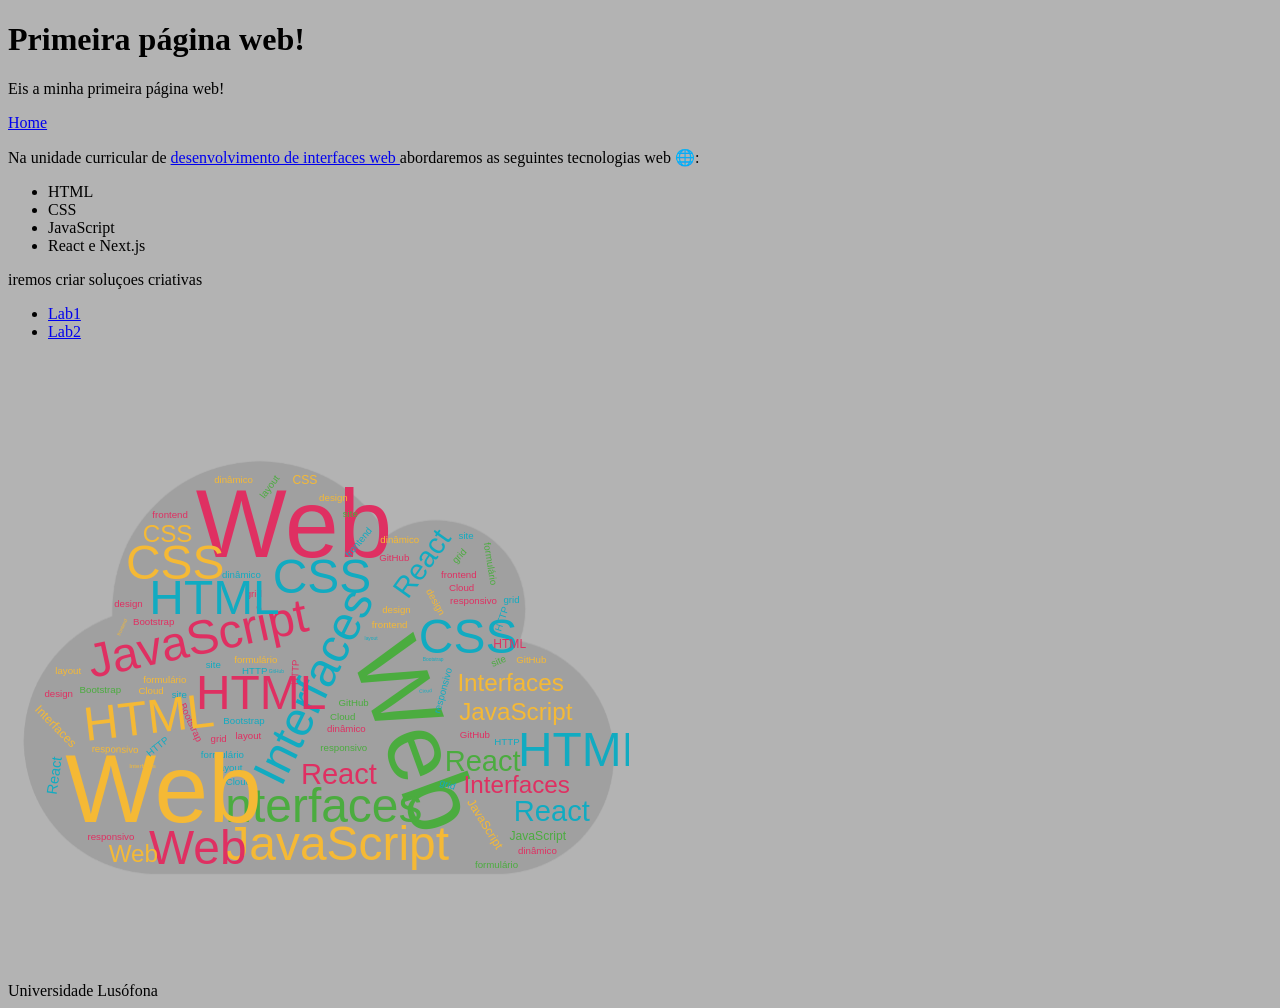
==== index.html @ 4ea78375 "Update index.html" ====
<!doctype html>
<html lang="en">
  <head>
    <meta charset="UTF-8" />
    <meta name="viewport" content="width=device-width, initial-scale=1.0" />
    <link rel="stylesheet" href="styles.css" />
    <title>Ellen Pinto</title>
  </head>
  <body>
    <header><h1>Primeira página web!</h1></header>
    <main>
      <p>Eis a minha primeira página web!</p>
      <a href="cidade/index.html">Home</a>
      <p>
        Na unidade curricular de
        <a href="http://moodle.ensinilusofona.pt/course/view/.php?id=11232">
          desenvolvimento de interfaces web
        </a>
        abordaremos as seguintes tecnologias web &#127760;:
      </p>
      <ul>
        <li>HTML</li>
        <li>CSS</li>
        <li>JavaScript</li>
        <li>React e Next.js</li>
      </ul>
      <p>iremos criar soluçoes criativas</p>
      
      <nav>
        <ul>
          <li><a href="lab1/index.html">Lab1</a></li>
          <li><a href="lab2/index.html">Lab2</a></li>
        </ul>  
      </nav>  

      
      <img src="images/image2.svg" alt="Desenvolvimento de interfaces web" />
    </main>
    <footer>Universidade Lusófona</footer>
  </body>
</html>
---- styles.css ----
body {
    background-color: #b3b3b3;
}
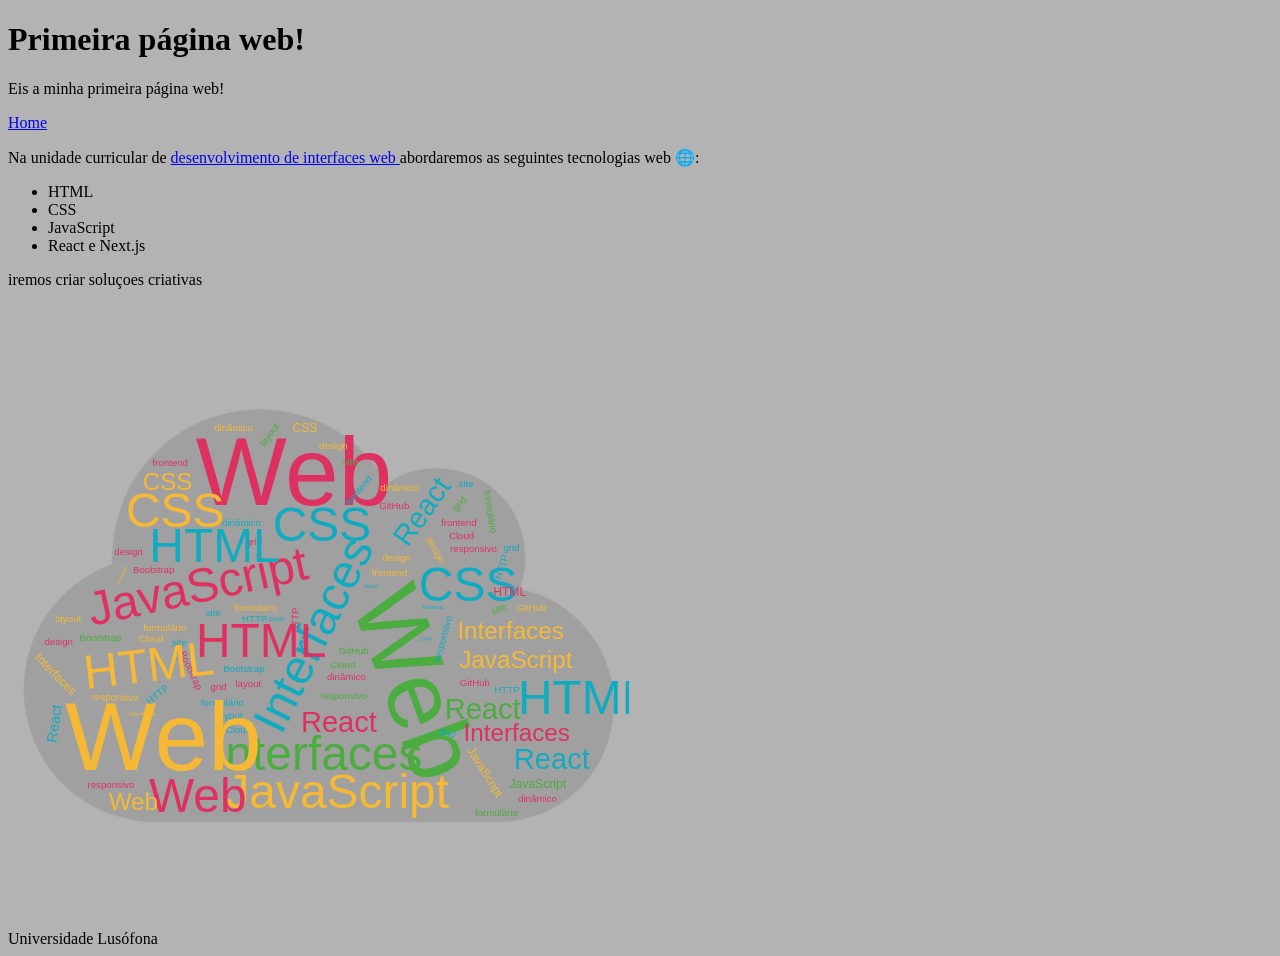
==== commit 9a1b78f6: "Update index.html" ====
--- a/index.html
+++ b/index.html
@@ -25,15 +25,6 @@
         <li>React e Next.js</li>
       </ul>
       <p>iremos criar soluçoes criativas</p>
-      
-      <nav>
-        <ul>
-          <li><a href="lab1/index.html">Lab1</a></li>
-          <li><a href="lab2/index.html">Lab2</a></li>
-        </ul>  
-      </nav>  
-
-      
       <img src="images/image2.svg" alt="Desenvolvimento de interfaces web" />
     </main>
     <footer>Universidade Lusófona</footer>
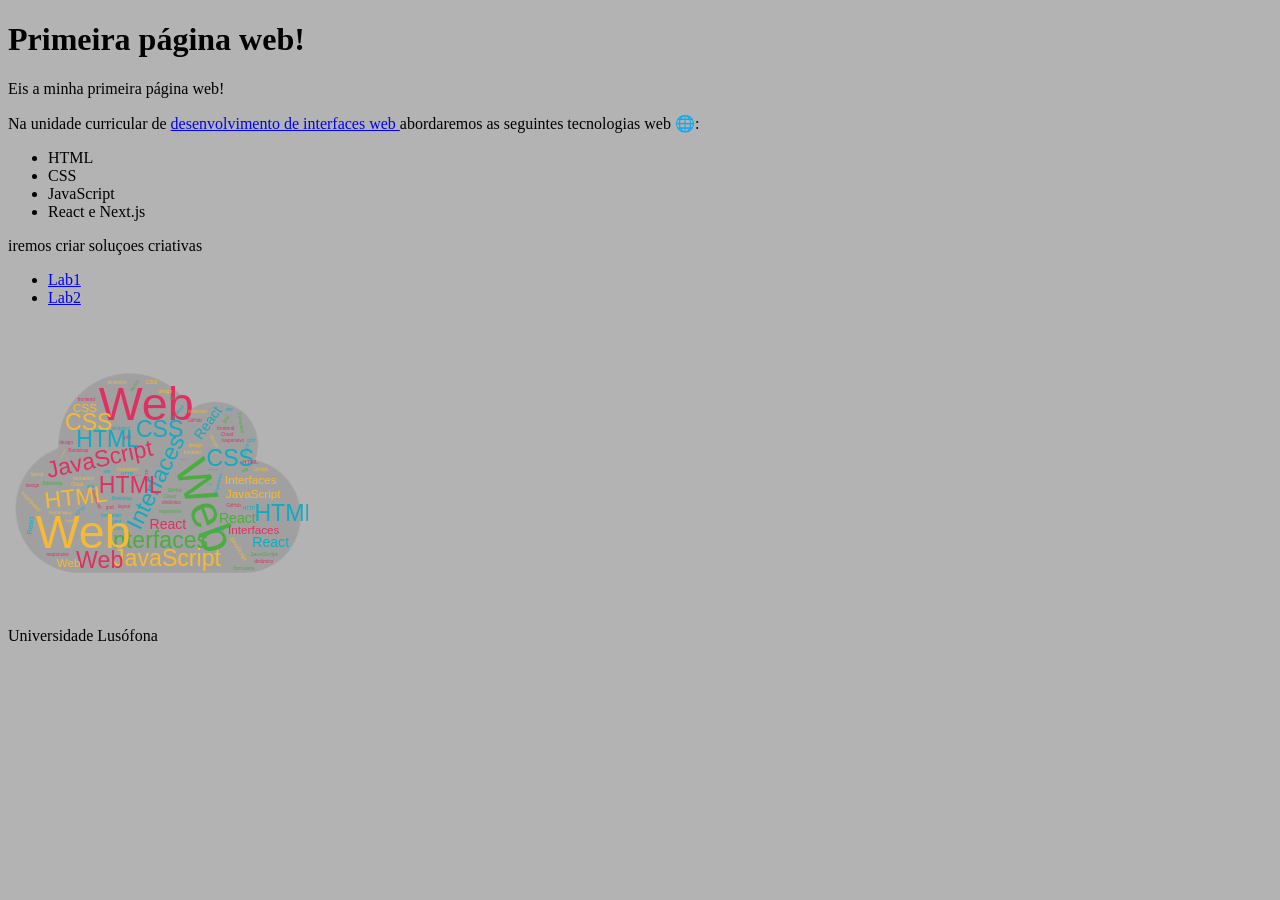
==== commit 3d57e341: "update" ====
--- a/index.html
+++ b/index.html
@@ -10,7 +10,6 @@
     <header><h1>Primeira página web!</h1></header>
     <main>
       <p>Eis a minha primeira página web!</p>
-      <a href="cidade/index.html">Home</a>
       <p>
         Na unidade curricular de
         <a href="http://moodle.ensinilusofona.pt/course/view/.php?id=11232">
@@ -25,6 +24,14 @@
         <li>React e Next.js</li>
       </ul>
       <p>iremos criar soluçoes criativas</p>
+
+      <nav>
+        <ul>
+          <li><a href="lab1/index.html">Lab1</a></li>
+          <li><a href="lab2/index.html">Lab2</a></li>
+        </ul>
+      </nav>
+
       <img src="images/image2.svg" alt="Desenvolvimento de interfaces web" />
     </main>
     <footer>Universidade Lusófona</footer>
--- a/styles.css
+++ b/styles.css
@@ -1,3 +1,5 @@
 body {
     background-color: #b3b3b3;
 }
+
+img { width: 300px}
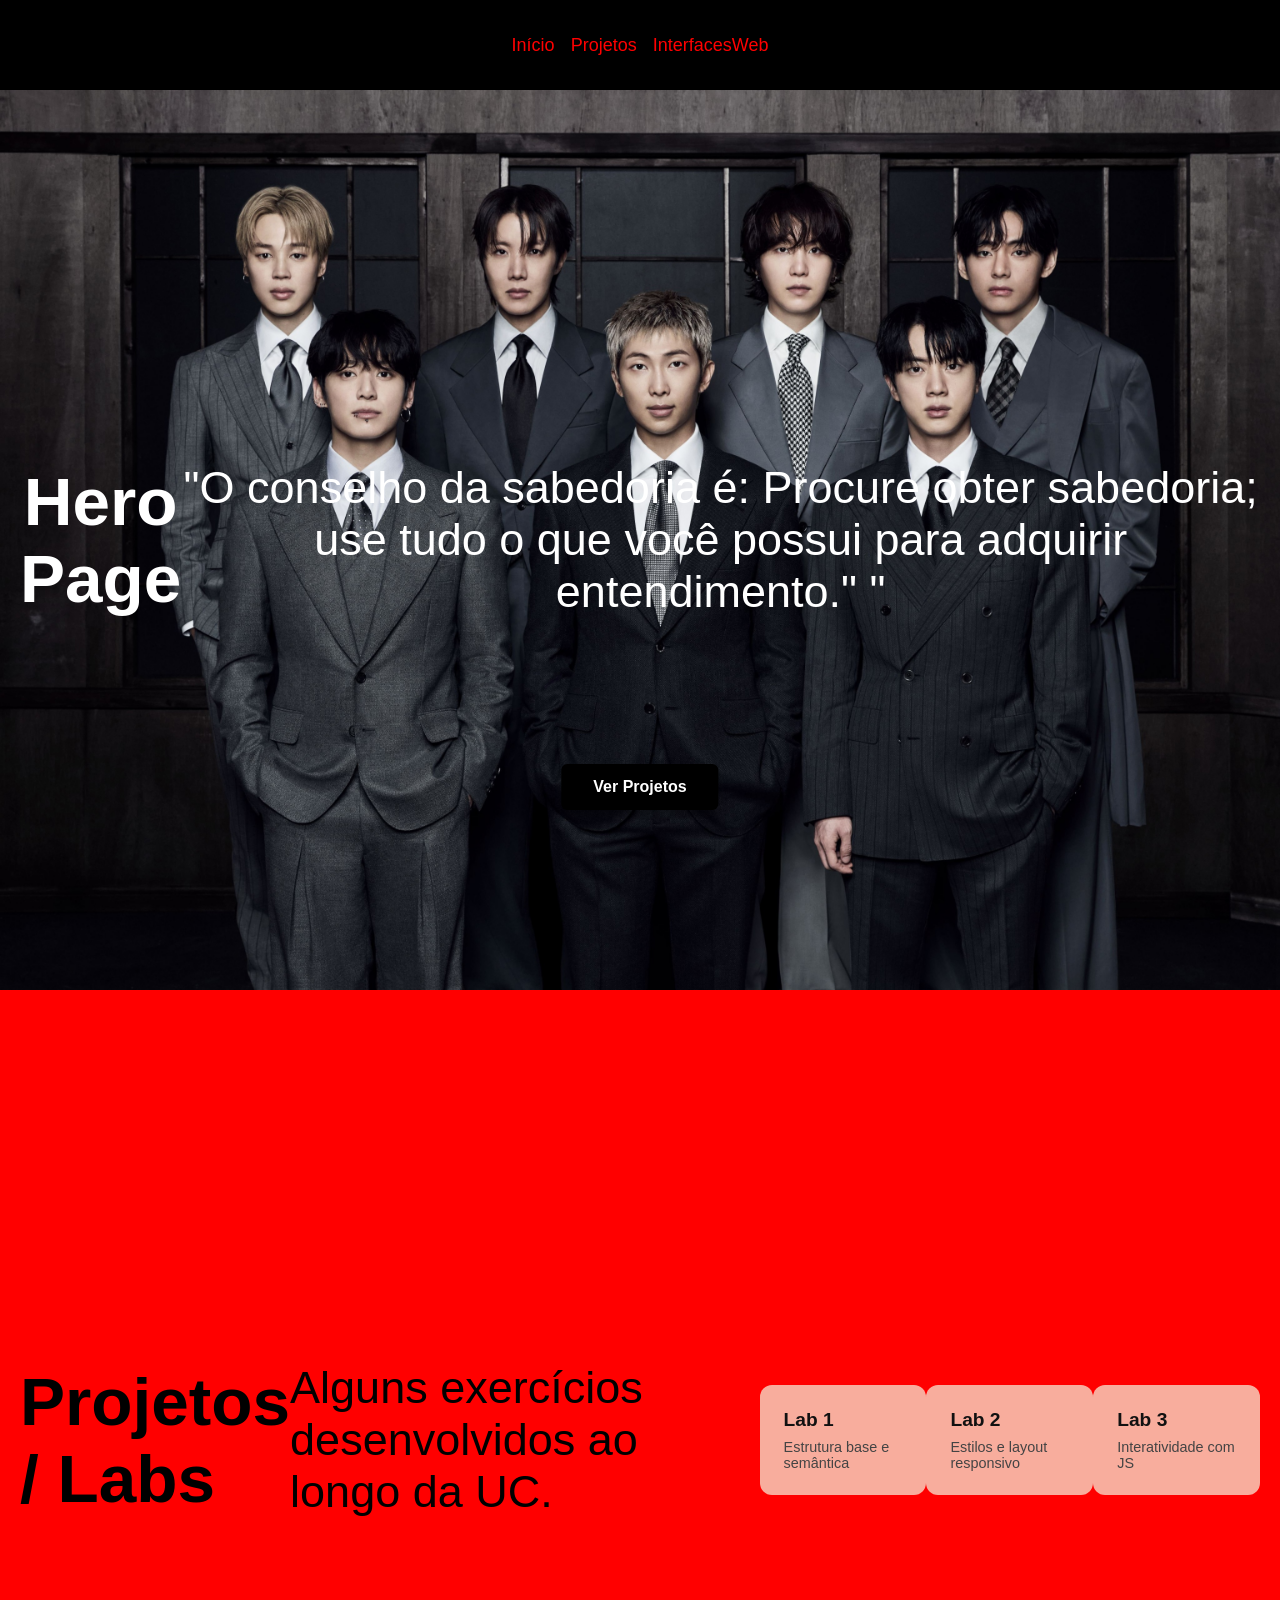
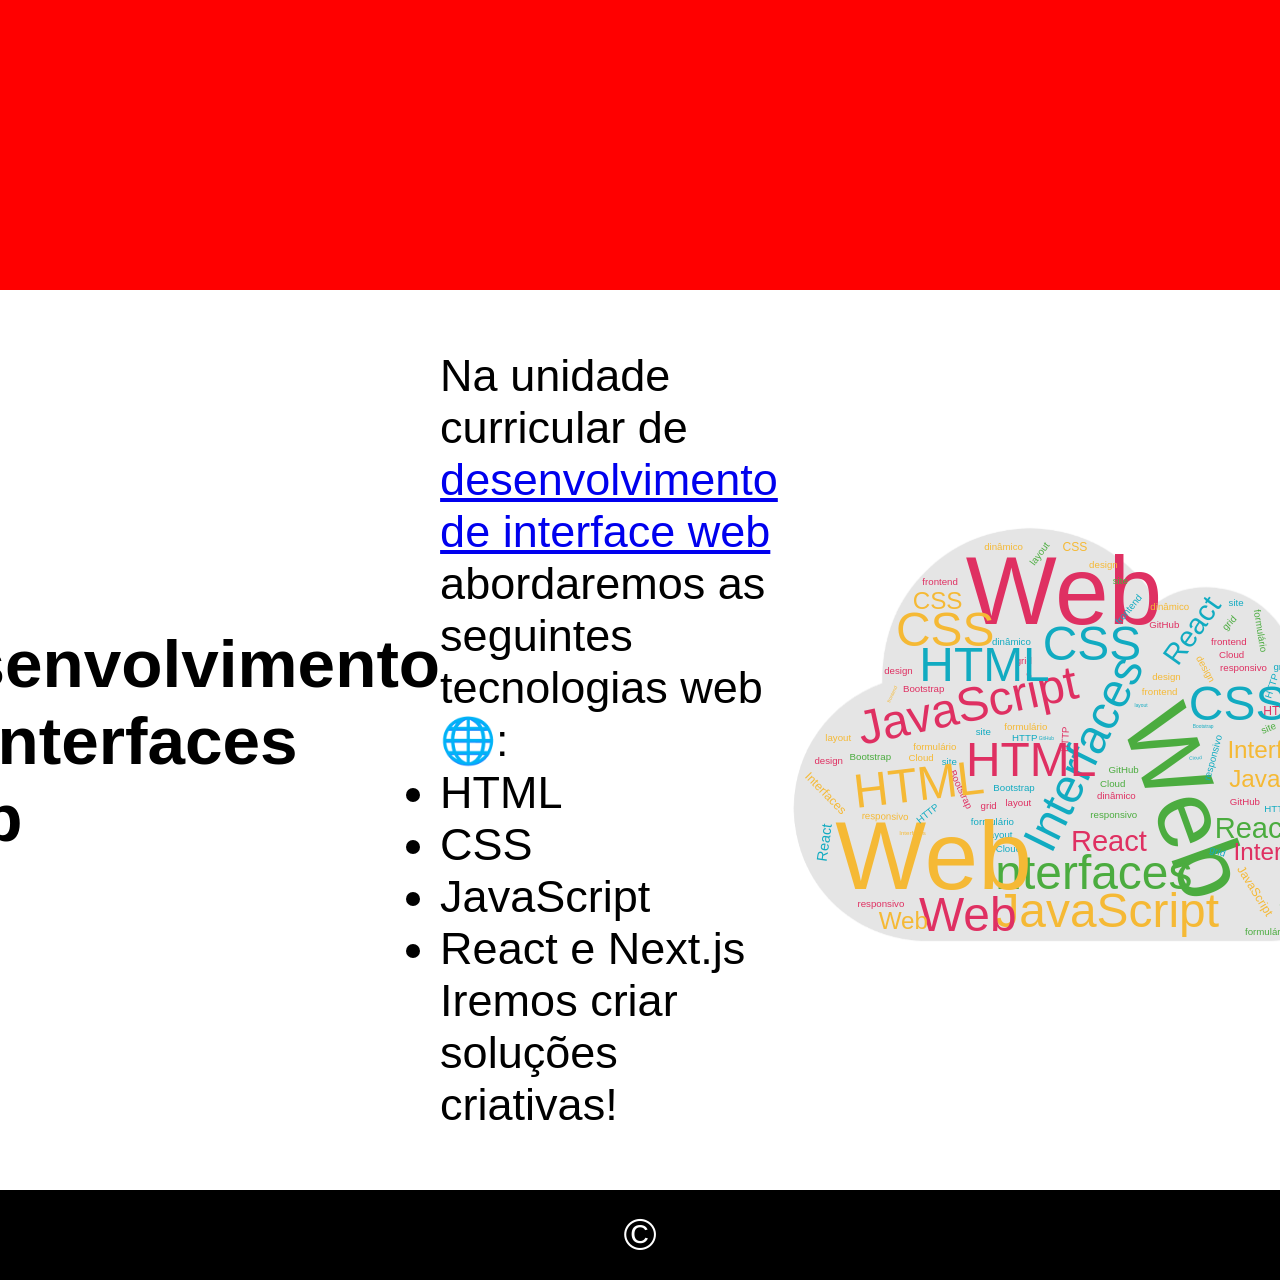
==== commit 90670363: "update" ====
--- a/index.html
+++ b/index.html
@@ -4,36 +4,79 @@
     <meta charset="UTF-8" />
     <meta name="viewport" content="width=device-width, initial-scale=1.0" />
     <link rel="stylesheet" href="styles.css" />
-    <title>Ellen Pinto</title>
+    <title>Landing Page</title>
   </head>
   <body>
-    <header><h1>Primeira página web!</h1></header>
+    <header>
+       <nav>
+          <ul>
+            <li><a href="#inicio">Início</a></li>
+            <li><a href="#projetos">Projetos</a></li>
+            <li><a href="#cadeira">InterfacesWeb</a></li>
+          </ul>
+        </nav>
+    </header>
+
     <main>
-      <p>Eis a minha primeira página web!</p>
-      <p>
-        Na unidade curricular de
-        <a href="http://moodle.ensinilusofona.pt/course/view/.php?id=11232">
-          desenvolvimento de interfaces web
+      <section id="inicio" class="hero-section">
+        </nav>
+        <h1>Hero Page</h1>
+        <p class="motivational-text">
+          "O conselho da sabedoria é: Procure obter sabedoria;
+           use tudo o que você possui para adquirir entendimento."
+"
+        </p>
+        <a href="#projetos" class="botao">Ver Projetos</a>
+      </section>
+
+      <section id="projetos" class="proj">
+        <h2>Projetos / Labs</h2>
+        <p class="subtitle">Alguns exercícios desenvolvidos ao longo da UC.</p>
+
+        <a href="lab1/index.html" class="card">
+          <h3>Lab 1</h3>
+          <p>Estrutura base e semântica</p>
         </a>
-        abordaremos as seguintes tecnologias web &#127760;:
-      </p>
-      <ul>
-        <li>HTML</li>
-        <li>CSS</li>
-        <li>JavaScript</li>
-        <li>React e Next.js</li>
-      </ul>
-      <p>iremos criar soluçoes criativas</p>
 
-      <nav>
-        <ul>
-          <li><a href="lab1/index.html">Lab1</a></li>
-          <li><a href="lab2/index.html">Lab2</a></li>
-        </ul>
-      </nav>
+        <a href="lab2/index.html" class="card">
+          <h3>Lab 2</h3>
+          <p>Estilos e layout responsivo</p>
+        </a>
 
-      <img src="images/image2.svg" alt="Desenvolvimento de interfaces web" />
+        <a href="lab3/index.html" class="card">
+          <h3>Lab 3</h3>
+          <p>Interatividade com JS</p>
+        </a>
+      </section>
+
+      <section id="cadeira" class="diw-section">
+        <h2>Desenvolvimento de Interfaces Web</h2>
+
+        <article class="diw-text">
+          <p>
+            Na unidade curricular de
+            <a href="http://moodle.ensinilusofona.pt/course/view/.php?id=11232" target="_blank">
+              desenvolvimento de interface web
+            </a>
+            abordaremos as seguintes tecnologias web &#127760;:
+          </p>
+          <ul>
+            <li>HTML</li>
+            <li>CSS</li>
+            <li>JavaScript</li>
+            <li>React e Next.js</li>
+          </ul>
+          <p>Iremos criar soluções criativas!</p>
+        </article>
+
+        <figure class="diw-media">
+          <img src="images/image2.svg"
+        </figure>
+      </section>
+
     </main>
-    <footer>Universidade Lusófona</footer>
+    <footer>
+      <p>©</p>
+    </footer>
   </body>
 </html>
--- a/styles.css
+++ b/styles.css
@@ -1,5 +1,231 @@
-body {
-    background-color: #b3b3b3;
-}
-
-img { width: 300px}
+.hero-section {
+  position: relative;
+  width: 100%;
+  min-height: 100vh;
+  background-image: url('images/BTS.jpeg');
+  background-size: cover;
+  background-position: center;
+  background-repeat: no-repeat;
+  display: flex;
+  flex-direction: row;
+  justify-content: flex-start;
+  align-items: center;
+  text-align: center;
+  color: #ffffff;
+  padding: 20px;
+  box-sizing: border-box;
+}
+
+.botao {
+  position: absolute;
+  bottom: 20%;
+  left: 50%;
+  transform: translateX(-50%);
+
+  display: inline-block;
+  padding: 14px 32px;
+  background-color: #000000;
+  color: #ffffff;
+  text-decoration: none;
+  font-weight: bold;
+  font-size: 1rem;
+  border-radius: 6px;
+  box-shadow: 0 4px 10px rgba(0, 0, 0, 0.3);
+
+  transition: background-color 0.3s ease, transform 0.2s ease;
+}
+
+.botao:hover {
+  background-color: red;
+  transform: translate(-50%, -3px);
+}
+
+* {
+  font-family: sans-serif;
+  padding: 0;
+  margin: 0;
+}
+
+header,footer, section, footer {
+  display: flex;
+  justify-content:center ;
+  align-items: center;
+  font-size: 5vh;
+  background-size: cover
+}
+
+header {
+  background: rgb(0, 0, 0);
+  position: sticky;
+  height: 10vh;
+  top: 0;
+  justify-content: center;
+  font-size: large;
+  color: red;
+  gap: 2rem;
+}
+
+section:nth-child(1) {
+  height: 90vh;
+  background-image: url(images/BTS2.jpg);
+  height: 100vh;
+  background-size: cover
+}
+
+section:nth-child(2) {
+  height: 100vh;
+  background: red;
+  height: 100vh;
+
+}
+
+section:nth-child(3) {
+  height: 100vh;
+}
+
+footer {
+  height: 10vh;
+  background: black;
+  color: white;
+}
+
+nav ul {
+    list-style: none;
+    padding: 0;
+    margin: 0;
+    display: flex;
+    gap: 1rem
+}
+
+nav a {
+    text-decoration: none;
+    color:red;
+}
+
+.proj {
+  width: 100%;
+  background-color: #fceade;
+  padding: 60px 20px;
+  box-sizing: border-box;
+
+.proj h2,
+.proj .subtitle {
+  width: 100%;
+  text-align: center;
+}
+
+.proj h2 {
+  font-size: 2rem;
+  color: #222;
+  margin-bottom: 8px;
+}
+
+.proj .subtitle {
+  font-size: 1rem;
+  color: #666;
+  margin-bottom: 30px;
+}
+
+.card {
+  background-color: #f8ad9d;
+  text-decoration: none;
+  color: #333;
+  padding: 24px;
+  border-radius: 12px;
+
+  flex: 1 1 250px;
+  max-width: 350px;
+
+  transition: transform 0.2s ease, background-color 0.2s ease;
+}
+
+.card:hover {
+  transform: translateY(-5px);
+  background-color: #f4978e;
+}
+
+.card h3 {
+  font-size: 1.2rem;
+  color: #111;
+  margin-bottom: 8px;
+}
+
+.card p {
+  font-size: 0.9rem;
+  color: #444;
+  margin: 0;
+}
+
+.diw-section {
+  width: 100%;
+  padding: 60px 20px;
+  background-color: #ffffff;
+  box-sizing: border-box;
+
+  display: flex;
+  flex-direction: row;
+  flex-wrap: wrap;
+  justify-content: center;
+  align-items: center;
+  gap: 40px;
+}
+
+.diw-section h2 {
+  width: 100%;
+  text-align: center;
+  font-size: 2rem;
+  color: #222;
+  margin-bottom: 20px;
+}
+
+.diw-text,
+.diw-media {
+  flex: 1;
+  min-width: 280px;
+  max-width: 500px;
+}
+
+.diw-text p {
+  font-size: 1.1rem;
+  line-height: 1.6;
+  color: #444;
+  margin-bottom: 15px;
+}
+
+.diw-text a {
+  color: #38a149;
+  font-weight: bold;
+}
+
+.diw-text ul {
+  margin: 15px 0 20px 25px;
+  line-height: 1.8;
+  color: #333;
+}
+
+/* Ajustes da imagem */
+.diw-media {
+  margin: 0;
+  text-align: center;
+}
+
+.wordcloud-img {
+  width: 100%;
+  max-width: 450px;
+  height: auto;
+}
+
+@media (max-width: 768px) {
+  .diw-section {
+    flex-direction: column;
+    text-align: center;
+    padding: 40px 15px;
+  }
+
+  .diw-text ul {
+    list-style-position: inside;
+    padding-left: 0;
+    margin-left: 0;
+  }
+}
+}
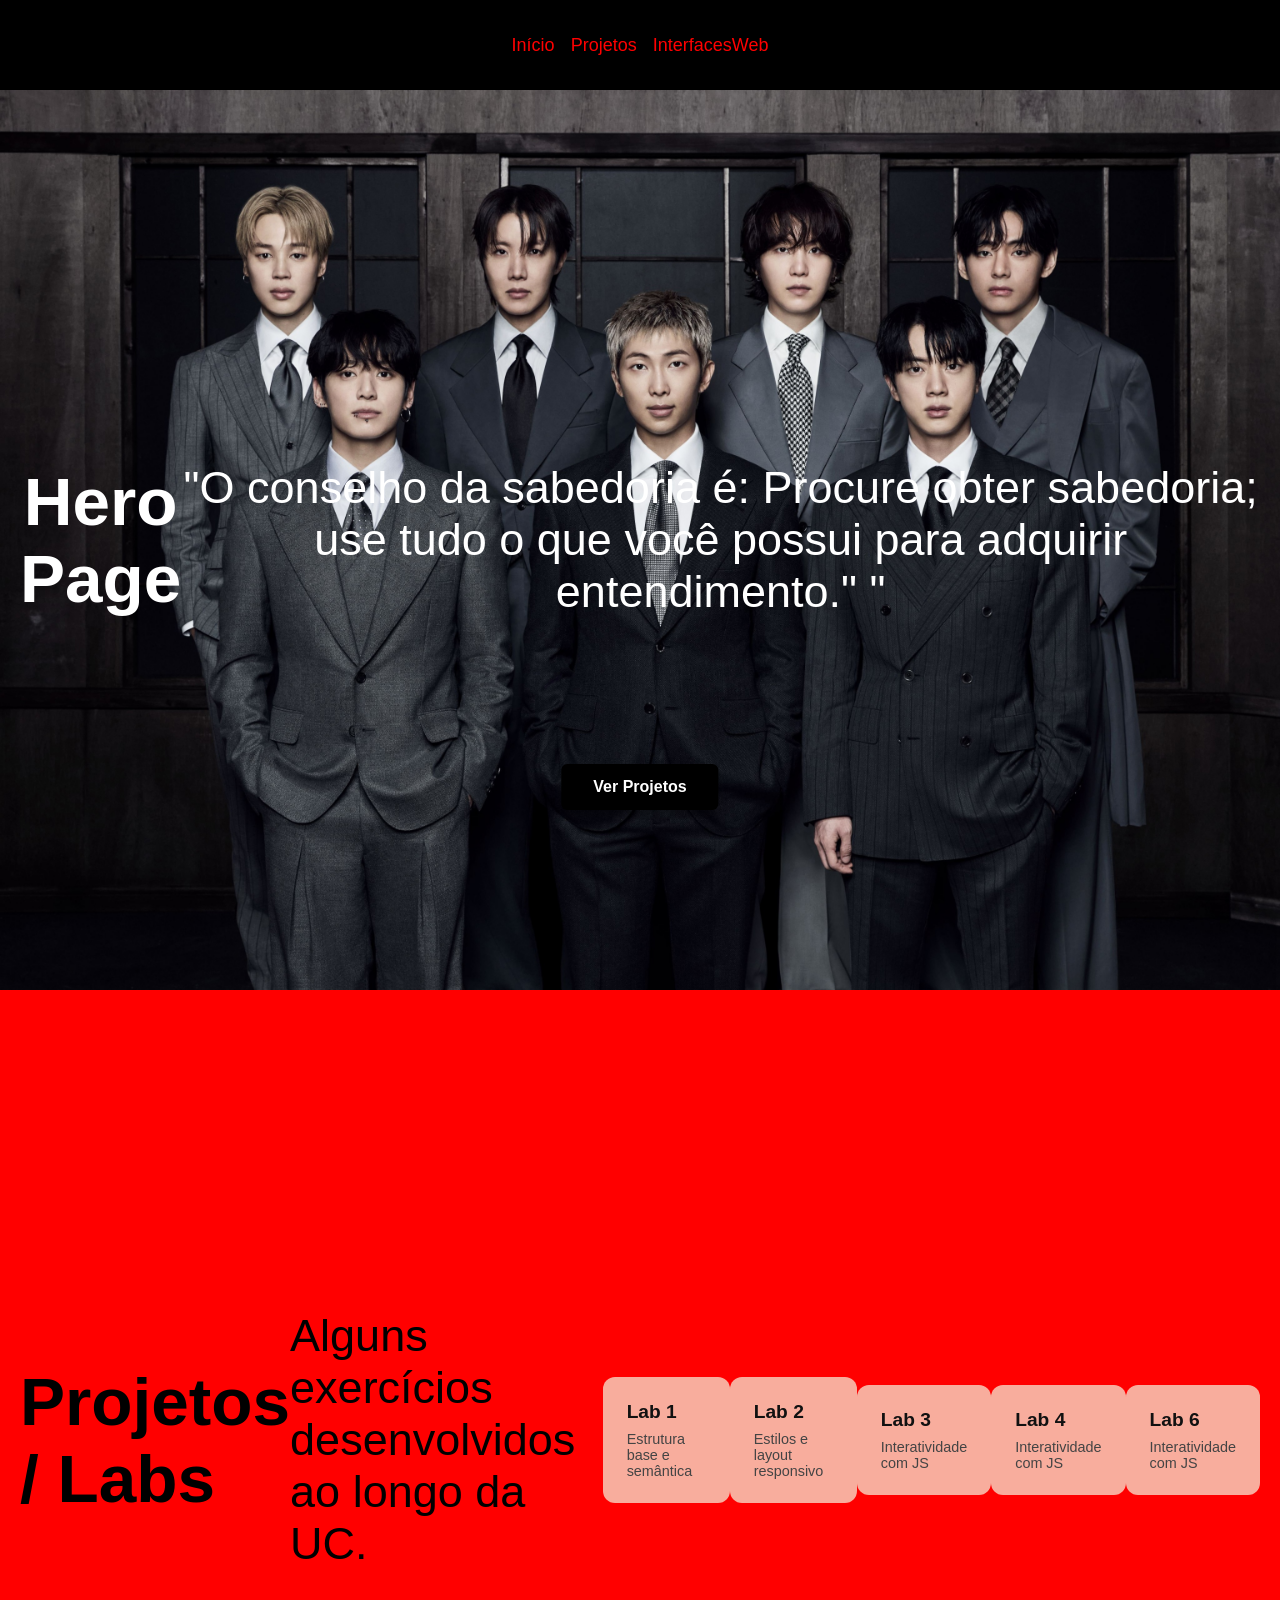
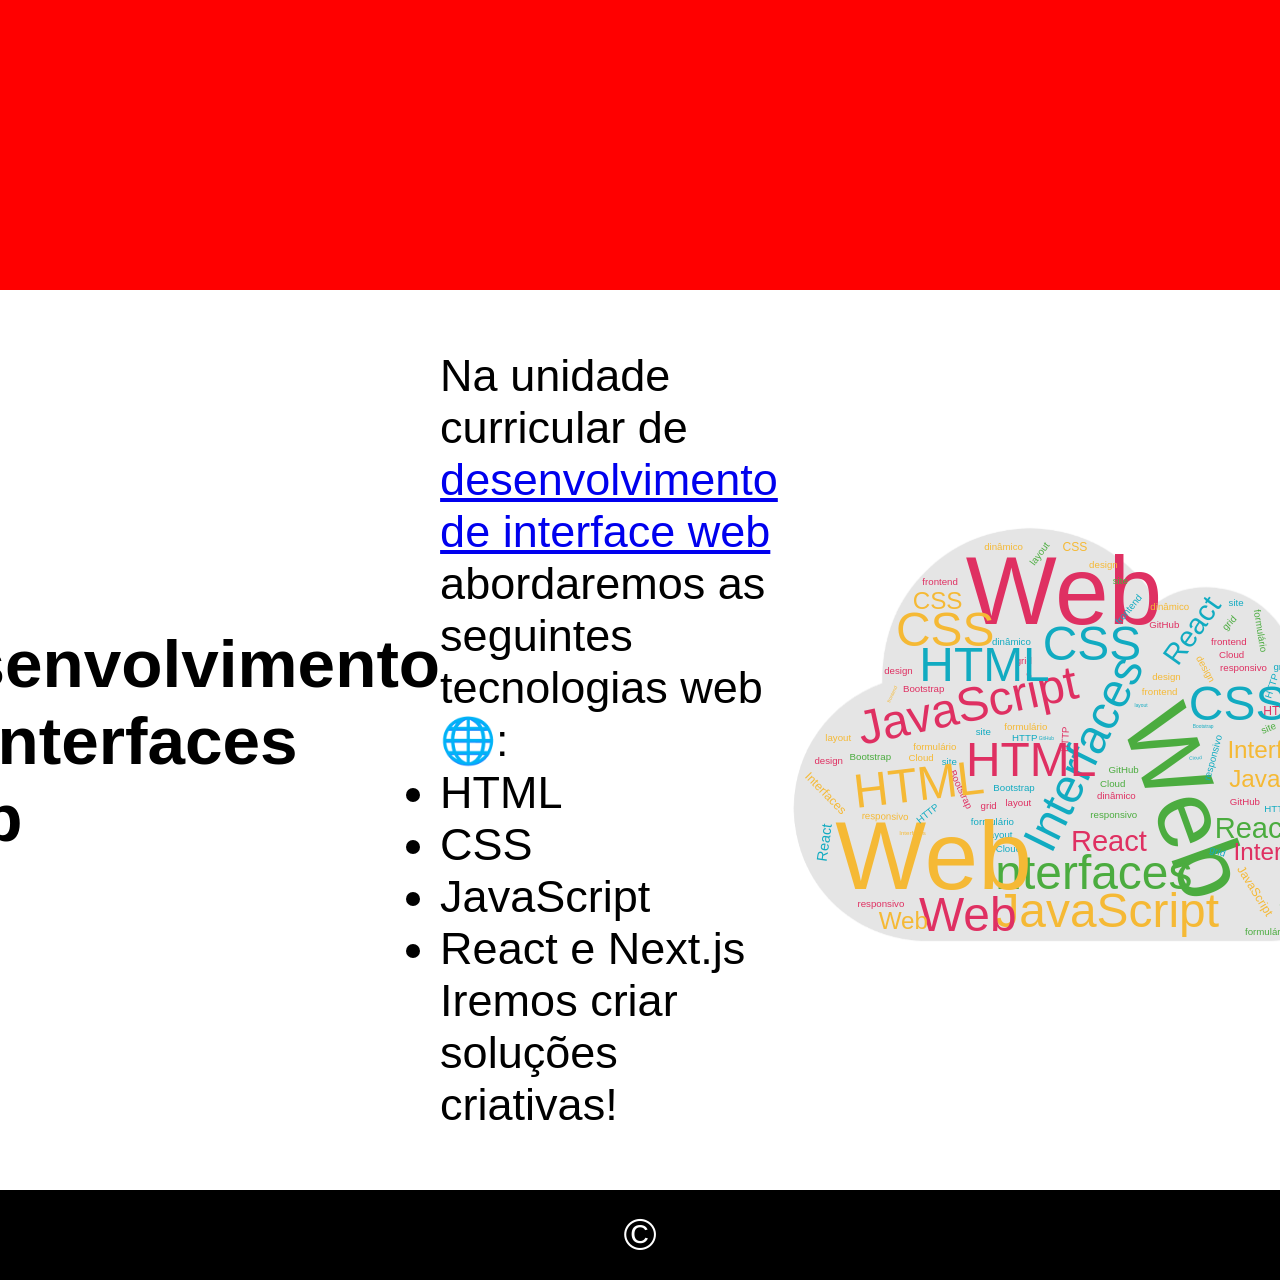
==== commit 3d963694: "up" ====
--- a/index.html
+++ b/index.html
@@ -47,6 +47,16 @@
           <h3>Lab 3</h3>
           <p>Interatividade com JS</p>
         </a>
+
+        <a href="lab4/index.html" class="card">
+          <h3>Lab 4</h3>
+          <p>Interatividade com JS</p>
+        </a>
+
+        <a href="lab6/index.html" class="card">
+          <h3>Lab 6</h3>
+          <p>Interatividade com JS</p>
+        </a>
       </section>
 
       <section id="cadeira" class="diw-section">
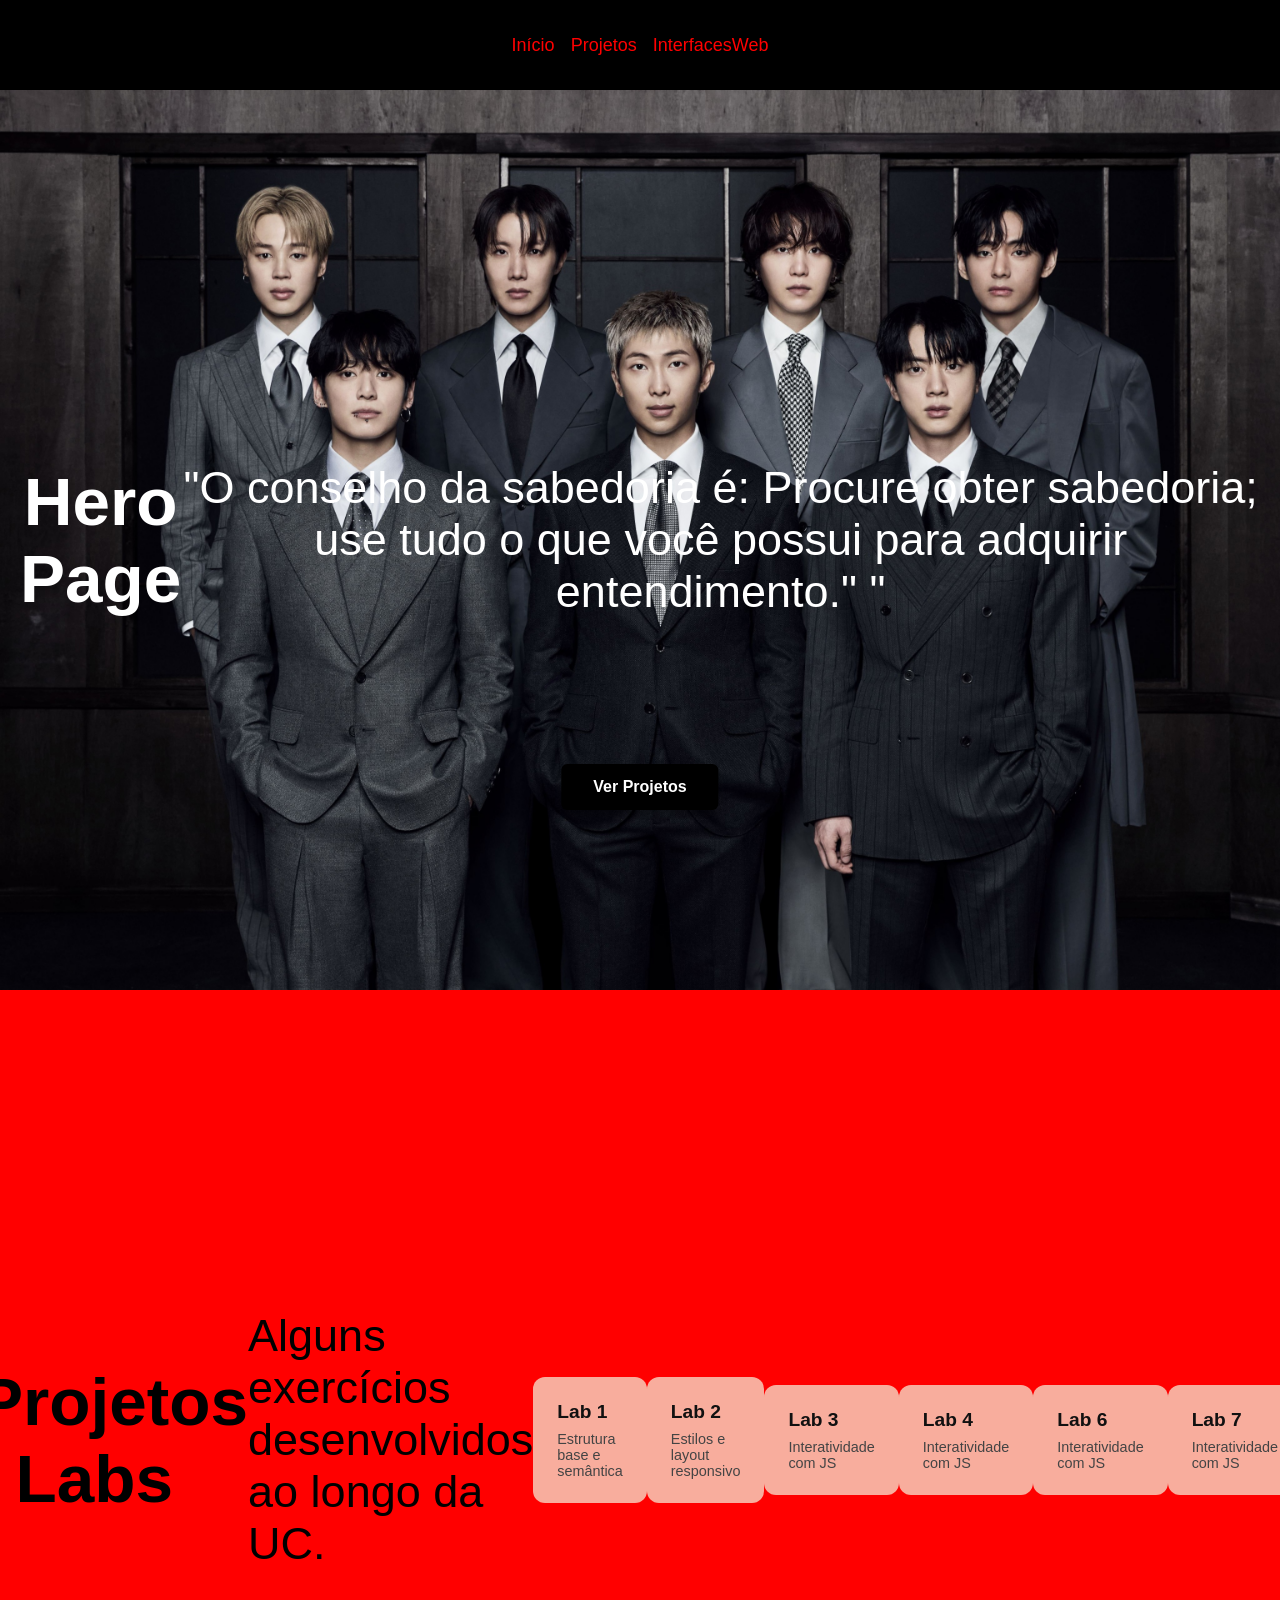
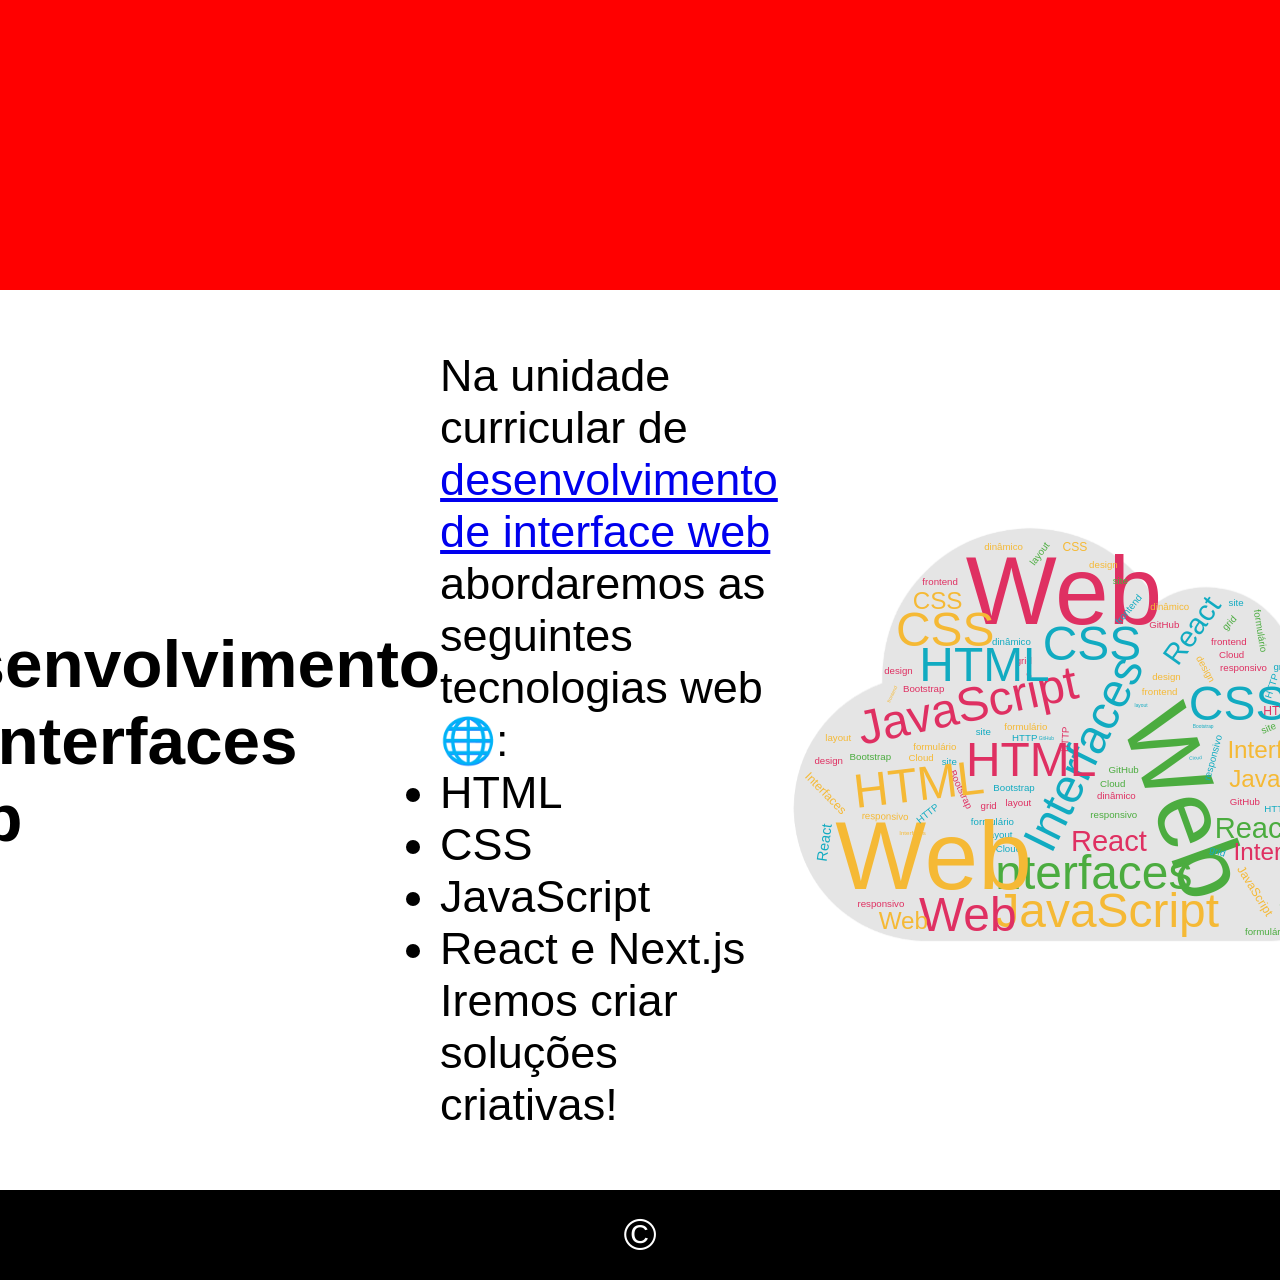
==== commit ed82244f: "uo" ====
--- a/index.html
+++ b/index.html
@@ -19,7 +19,6 @@
 
     <main>
       <section id="inicio" class="hero-section">
-        </nav>
         <h1>Hero Page</h1>
         <p class="motivational-text">
           "O conselho da sabedoria é: Procure obter sabedoria;
@@ -57,6 +56,11 @@
           <h3>Lab 6</h3>
           <p>Interatividade com JS</p>
         </a>
+
+        <a href="lab 7/index.html" class="card">
+          <h3>Lab 7</h3>
+          <p>Interatividade com JS</p>
+        </a>
       </section>
 
       <section id="cadeira" class="diw-section">
--- a/styles.css
+++ b/styles.css
@@ -215,7 +215,7 @@
   height: auto;
 }
 
-@media (max-width: 768px) {
+@media (min-width: 768px) {
   .diw-section {
     flex-direction: column;
     text-align: center;
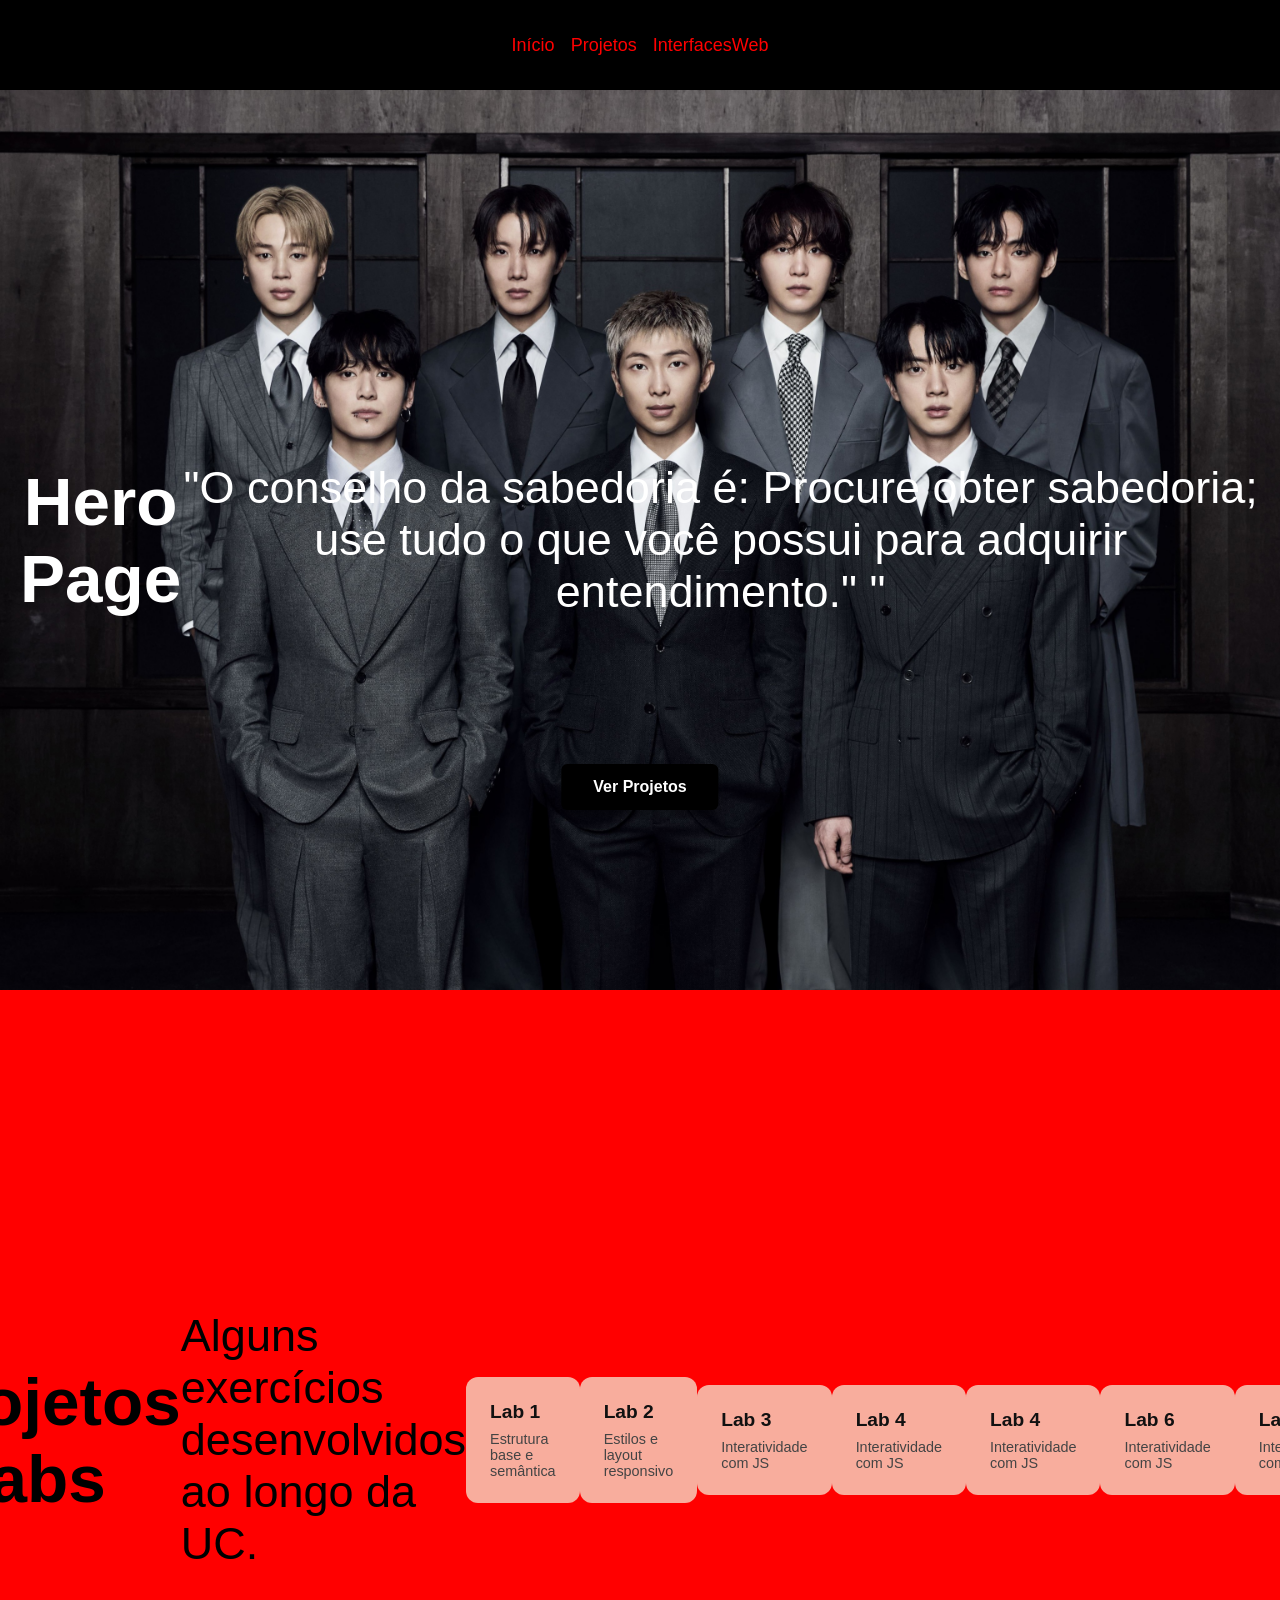
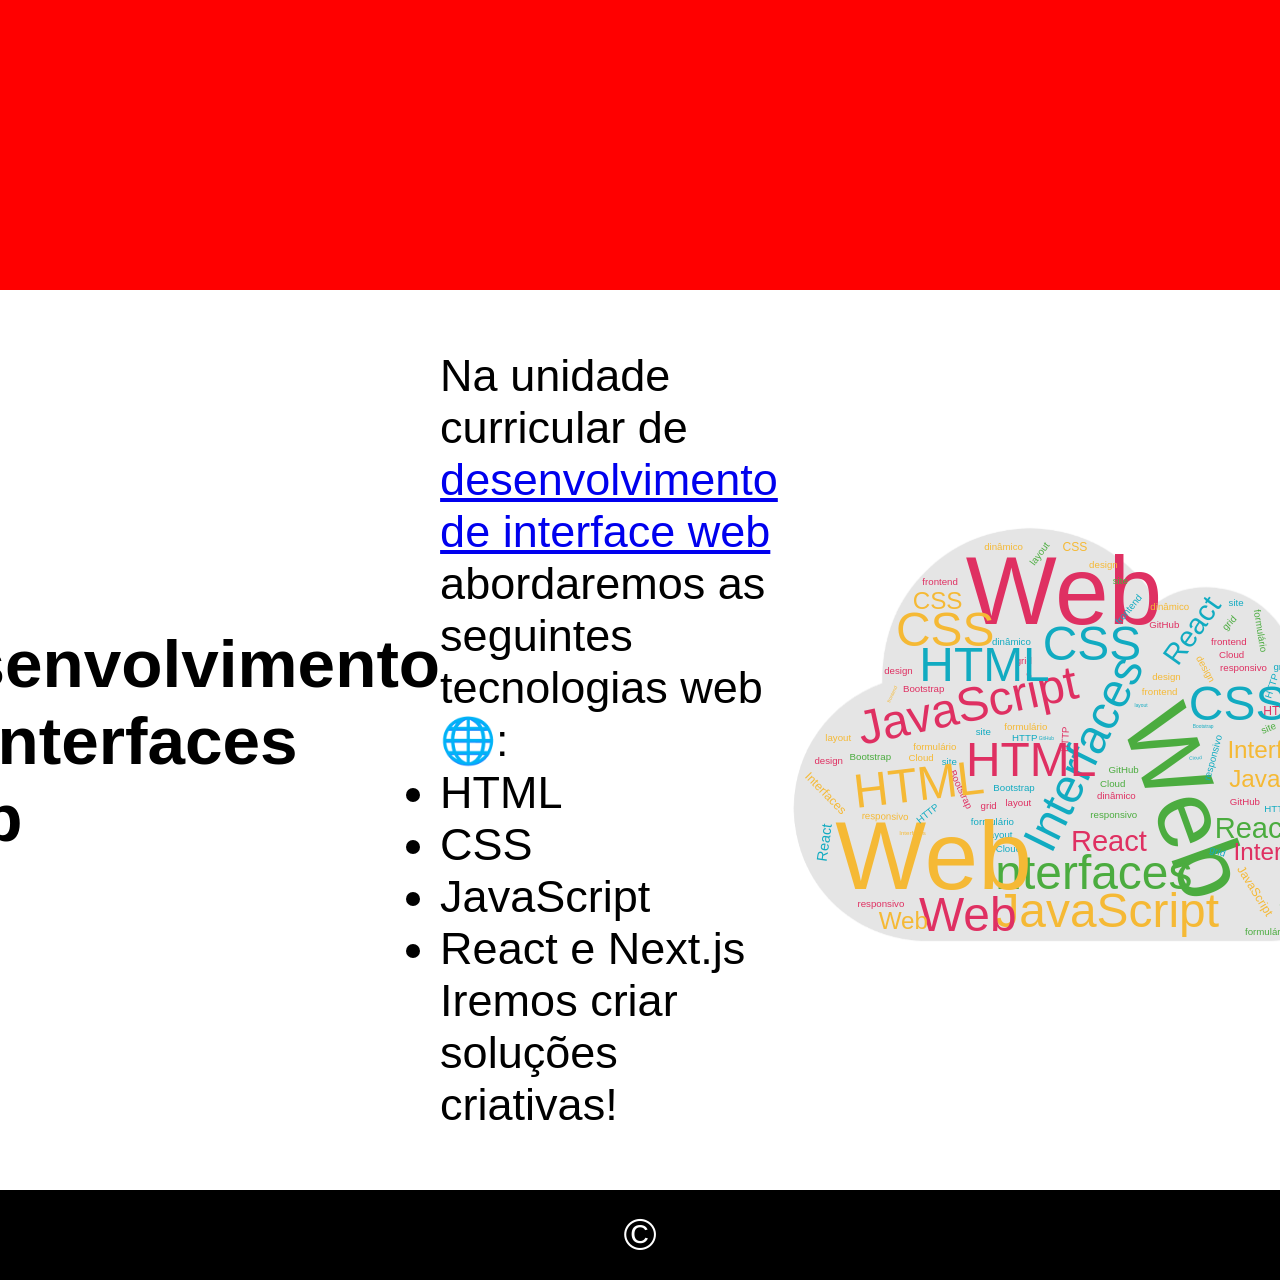
==== commit 2511affe: "html" ====
--- a/index.html
+++ b/index.html
@@ -28,9 +28,11 @@
         <a href="#projetos" class="botao">Ver Projetos</a>
       </section>
 
-      <section id="projetos" class="proj">
+        <section id="projetos" class="proj">
         <h2>Projetos / Labs</h2>
         <p class="subtitle">Alguns exercícios desenvolvidos ao longo da UC.</p>
+
+        <section class="cards">
 
         <a href="lab1/index.html" class="card">
           <h3>Lab 1</h3>
@@ -52,6 +54,11 @@
           <p>Interatividade com JS</p>
         </a>
 
+        <a href="lab5/" class="card">
+          <h3>Lab 4</h3>
+          <p>Interatividade com JS</p>
+        </a>
+
         <a href="lab6/index.html" class="card">
           <h3>Lab 6</h3>
           <p>Interatividade com JS</p>
@@ -61,6 +68,7 @@
           <h3>Lab 7</h3>
           <p>Interatividade com JS</p>
         </a>
+        </section>
       </section>
 
       <section id="cadeira" class="diw-section">
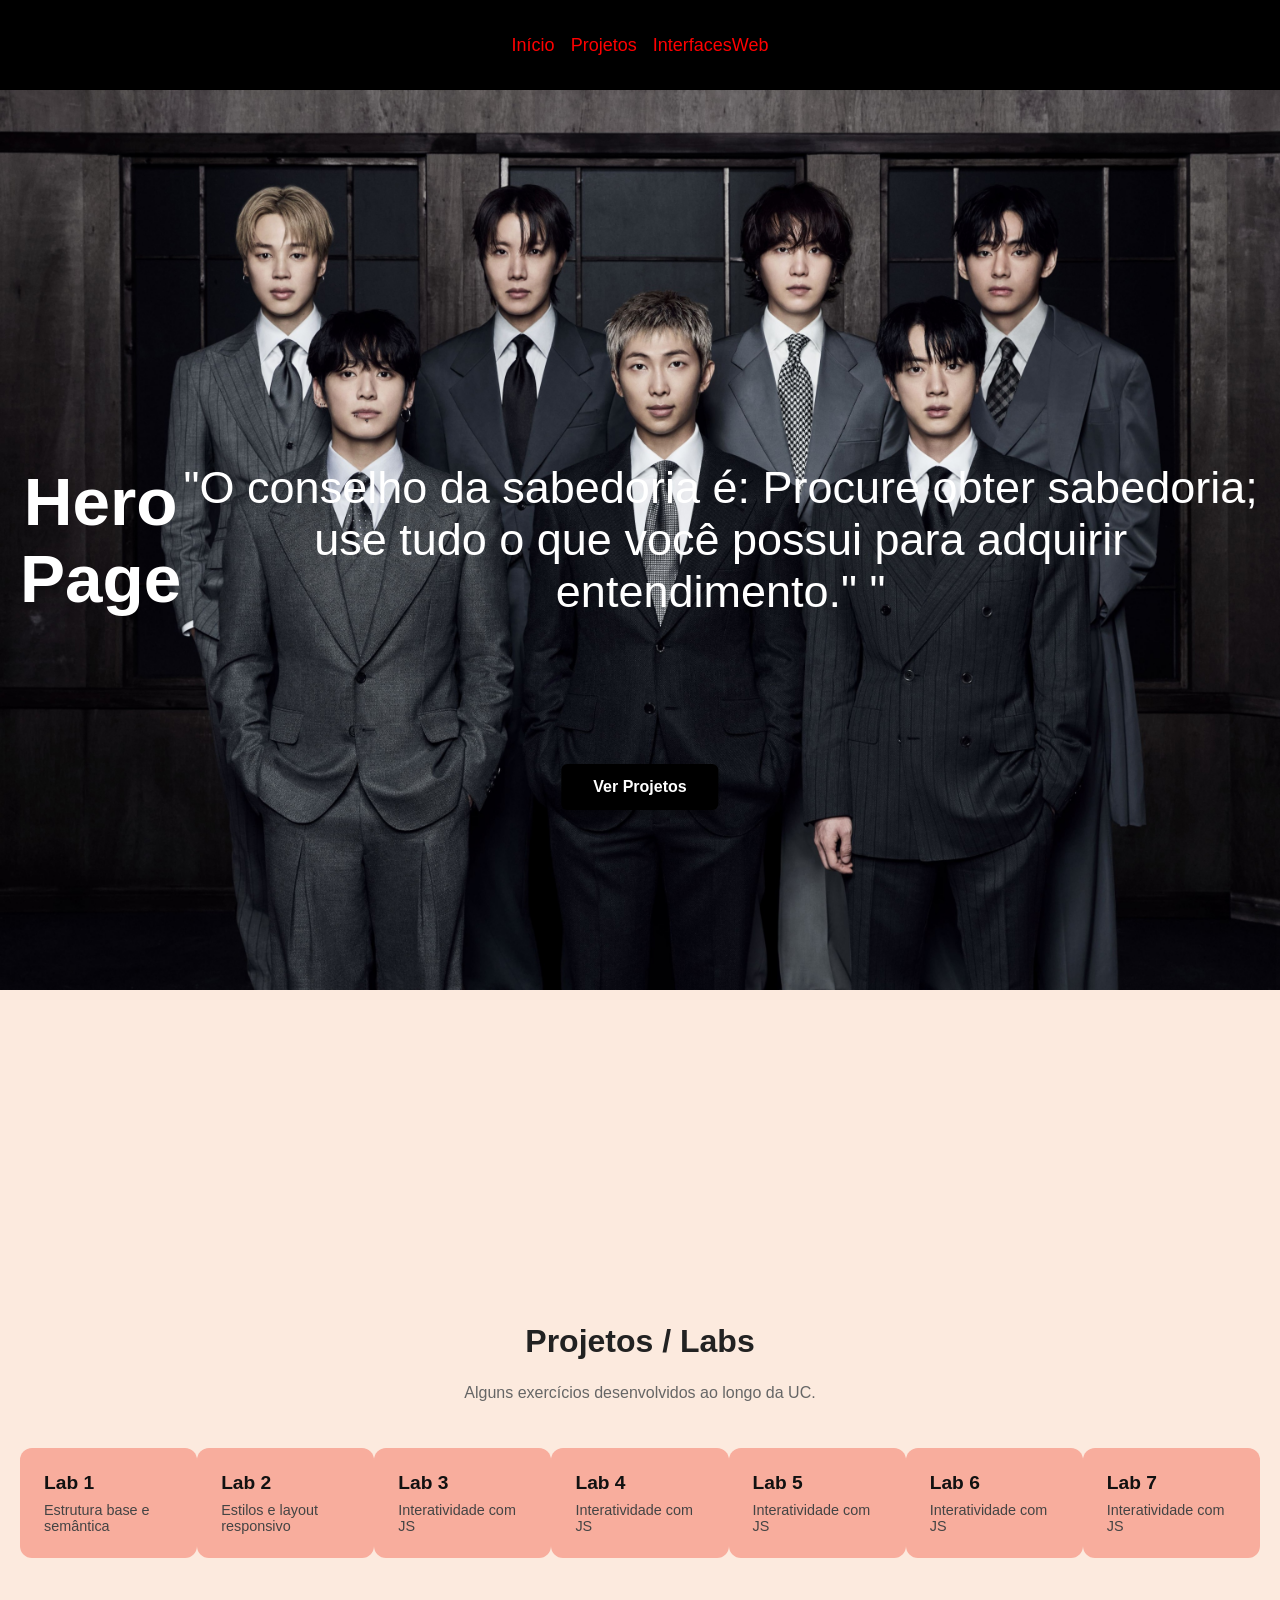
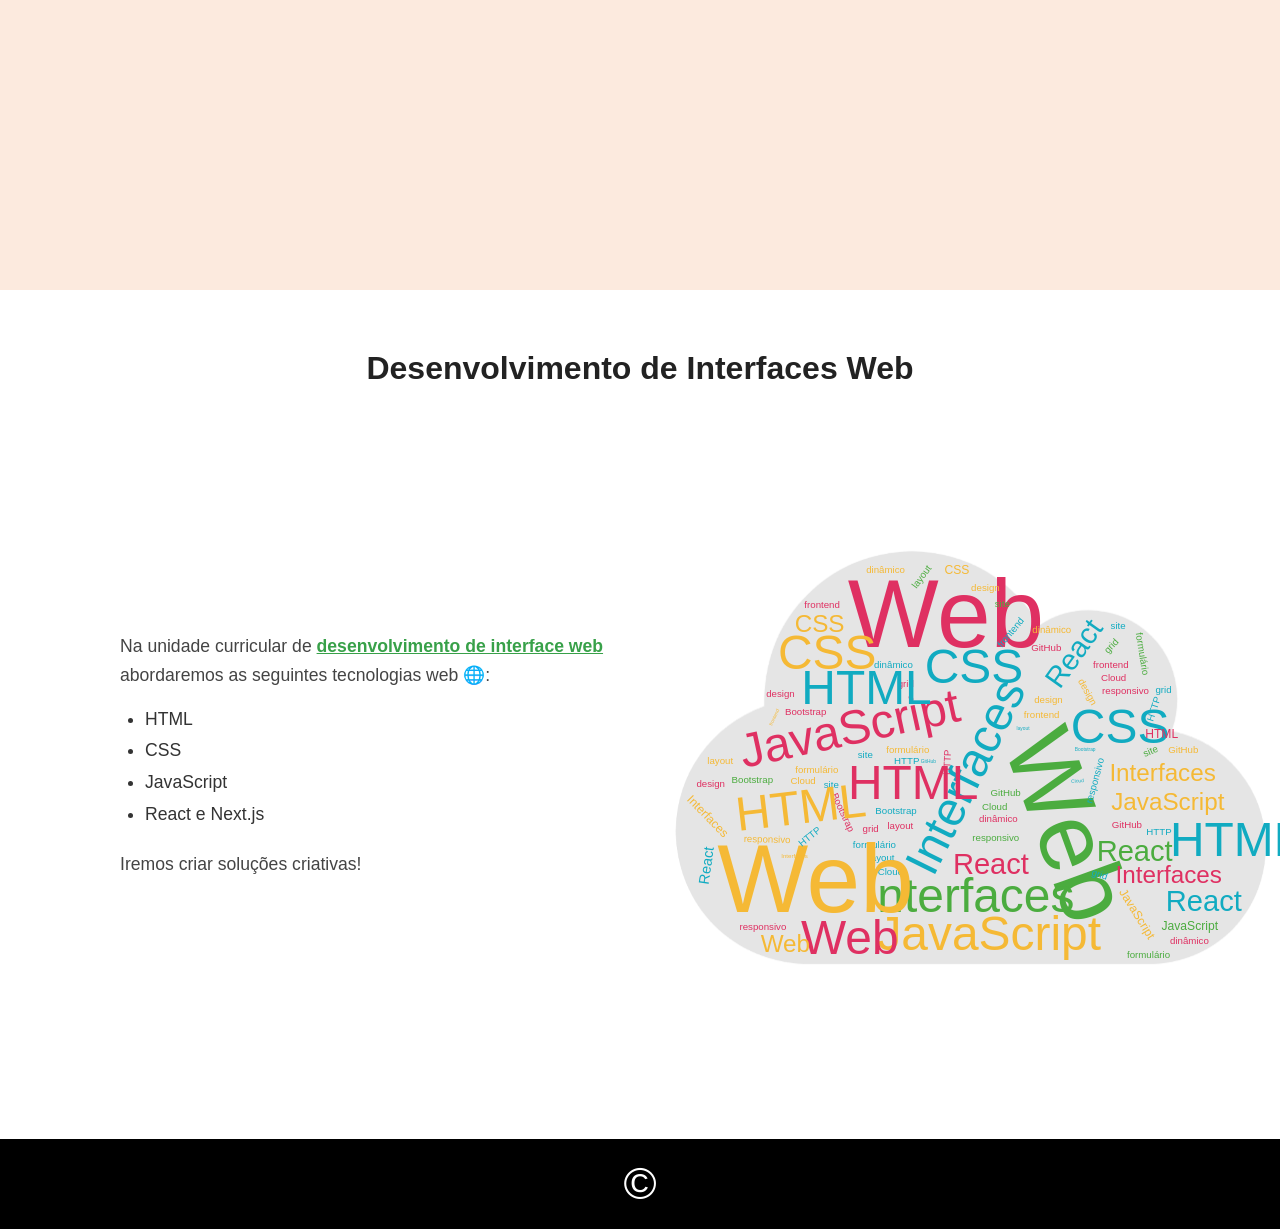
==== commit 62ade7c8: "done landing page" ====
--- a/index.html
+++ b/index.html
@@ -55,7 +55,7 @@
         </a>
 
         <a href="lab5/" class="card">
-          <h3>Lab 4</h3>
+          <h3>Lab 5</h3>
           <p>Interatividade com JS</p>
         </a>
 
--- a/styles.css
+++ b/styles.css
@@ -2,7 +2,7 @@
   position: relative;
   width: 100%;
   min-height: 100vh;
-  background-image: url('images/BTS.jpeg');
+  background-image: url('images/BTS2.jpeg');
   background-size: cover;
   background-position: center;
   background-repeat: no-repeat;
@@ -46,12 +46,12 @@
   margin: 0;
 }
 
-header,footer, section, footer {
-  display: flex;
-  justify-content:center ;
+header, footer, section {
+  display: flex;
+  justify-content: center;
   align-items: center;
   font-size: 5vh;
-  background-size: cover
+  background-size: cover;
 }
 
 header {
@@ -66,20 +66,7 @@
 }
 
 section:nth-child(1) {
-  height: 90vh;
   background-image: url(images/BTS2.jpg);
-  height: 100vh;
-  background-size: cover
-}
-
-section:nth-child(2) {
-  height: 100vh;
-  background: red;
-  height: 100vh;
-
-}
-
-section:nth-child(3) {
   height: 100vh;
 }
 
@@ -90,23 +77,31 @@
 }
 
 nav ul {
-    list-style: none;
-    padding: 0;
-    margin: 0;
-    display: flex;
-    gap: 1rem
+  list-style: none;
+  padding: 0;
+  margin: 0;
+  display: flex;
+  gap: 1rem;
 }
 
 nav a {
-    text-decoration: none;
-    color:red;
-}
-
+  text-decoration: none;
+  color: red;
+}
+
+/* ---------- Projetos ---------- */
 .proj {
   width: 100%;
+  min-height: 100vh;
   background-color: #fceade;
   padding: 60px 20px;
   box-sizing: border-box;
+
+  flex-wrap: wrap;        /* título, subtítulo e cards em linhas diferentes */
+  align-content: center;  /* grupo todo centrado na vertical */
+  align-items: stretch;   /* cards da mesma linha com a mesma altura */
+  gap: 16px;
+}   /* <- esta chave estava em falta */
 
 .proj h2,
 .proj .subtitle {
@@ -156,6 +151,7 @@
   margin: 0;
 }
 
+/* ---------- InterfacesWeb ---------- */
 .diw-section {
   width: 100%;
   padding: 60px 20px;
@@ -198,12 +194,12 @@
 }
 
 .diw-text ul {
+  font-size: 1.1rem;
   margin: 15px 0 20px 25px;
   line-height: 1.8;
   color: #333;
 }
 
-/* Ajustes da imagem */
 .diw-media {
   margin: 0;
   text-align: center;
@@ -215,7 +211,7 @@
   height: auto;
 }
 
-@media (min-width: 768px) {
+@media (max-width: 768px) {
   .diw-section {
     flex-direction: column;
     text-align: center;
@@ -228,4 +224,3 @@
     margin-left: 0;
   }
 }
-}
